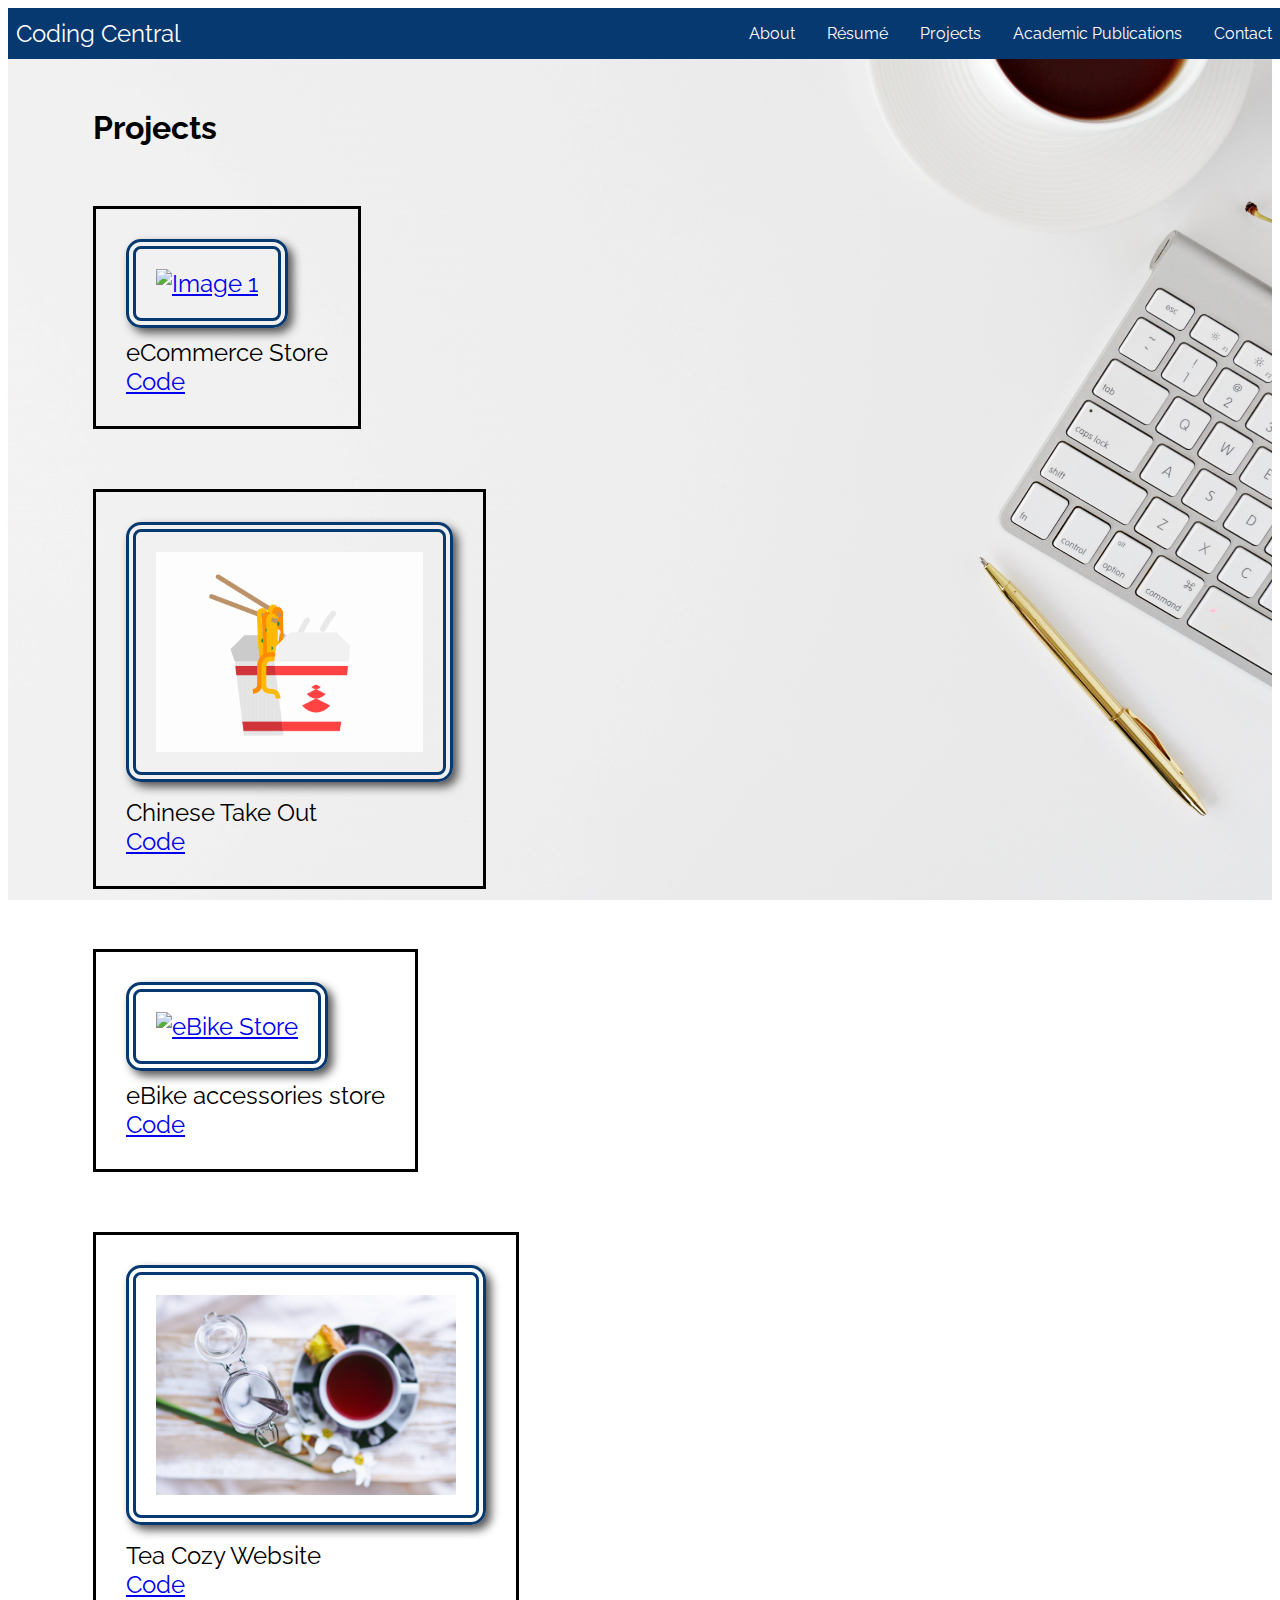
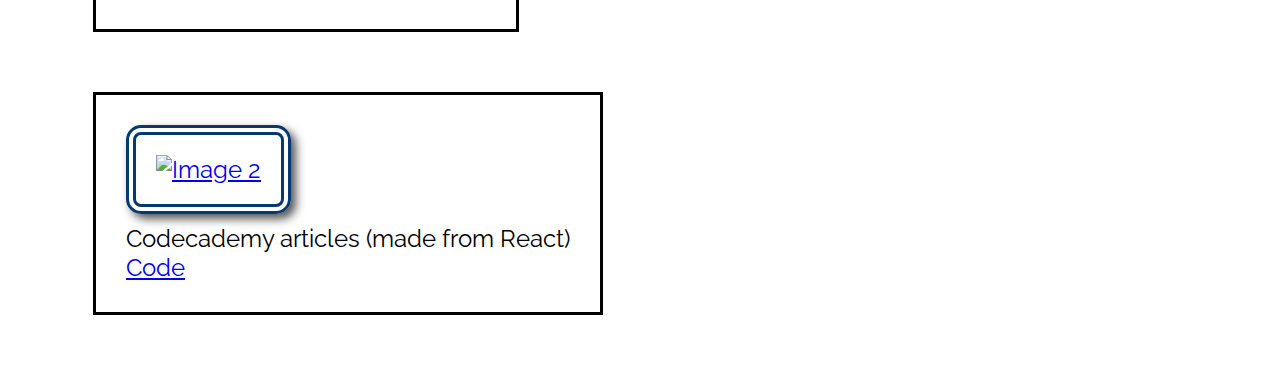
==== index.html @ 0e7a6ad5 "first commit" ====
<!DOCTYPE html>
<html>
    <head>
      <script src="./jquery-3.6.0.min.js"></script>
      <link rel="stylesheet" href="./background_styles.css">
      <link rel="stylesheet" href="./styles.css">
      <link rel="icon" href="./files/inf_code_low.png" type="image/png">
      <script src="./script.js" defer></script>
      <title>Coding Collection</title>
    </head>
    <body>
      <header>
        <!--Navigation bar-->
        <div id="nav-placeholder">

        </div>

        <script>
        $(function(){
        $("#nav-placeholder").load("navbar.html");
        });
        </script>

    <!--end of Navigation bar-->
      </header>
      <meta http-equiv="refresh" content="0; url=./projects.html">


    </body>
</html>
---- background_styles.css ----
@import url('https://fonts.googleapis.com/css?family=Raleway');

* {
    font-family: Raleway;
}
---- styles.css ----
.link:hover {
    caret-color: white;
  }

.navbar {
    position: fixed;
    z-index: 100;
    width: 100%;
    margin: 0;

    display: flex;
    justify-content: space-between;
    align-items: center;
    background-color: #063970;
    color: white;
}
  
main {
    background-image: url("./imgs/background/leone-venter-16x9.jpg");
    background-position: center;
    background-size: cover;
    background-attachment: fixed;
    background-repeat: no-repeat;
    padding: 80px 15px 15px 15px;

    
}

main a {
    font-size: 24px;
  }

label, input {
    margin: 10px;
    padding: 0;
}



.brand-title {
    font-size: 1.5rem;
    margin: .5rem;
}

.navbar-links {
    height: 90%;
}

.navbar-links ul {
    display: flex;
    margin: 0;
    padding: 0;
}

.navbar-links li {
    list-style: none;
}

.navbar-links li a {
    display: block;
    text-decoration: none;
    color: white;
    padding: 1rem;
}

.navbar-links li:hover {
    background-color: #555;
}

.toggle-button {
    position: absolute;
    top: .75rem;
    right: 1rem;
    display: none;
    flex-direction: column;
    justify-content: space-between;
    width: 30px;
    height: 21px;
}

.toggle-button .bar {
    height: 3px;
    width: 100%;
    background-color: white;
    border-radius: 10px;
}

@media (max-width: 800px) {
    .navbar {
        flex-direction: column;
        align-items: flex-start;
    }

    .toggle-button {
        display: flex;
    }

    .navbar-links {
        display: none;
        width: 100%;
    }

    .navbar-links ul {
        width: 100%;
        flex-direction: column;
    }

    .navbar-links ul li {
        text-align: center;
    }

    .navbar-links ul li a {
        padding: .5rem 1rem;
    }

    .navbar-links.active {
        display: flex;
    }
}

  form {
    padding-left: 20px;
  }
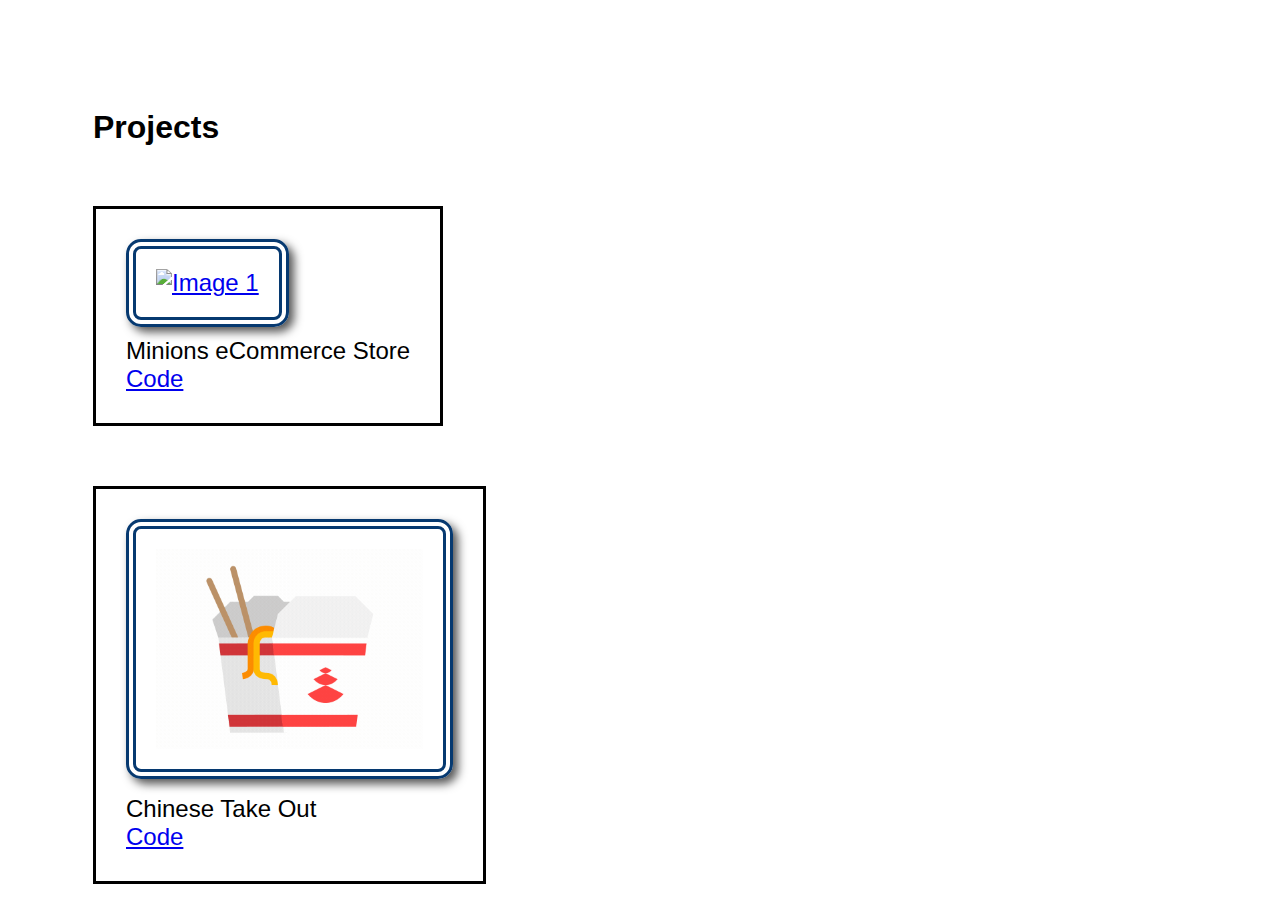
==== commit dd4b7604: "updated link" ====
--- a/index.html
+++ b/index.html
@@ -23,8 +23,23 @@
 
     <!--end of Navigation bar-->
       </header>
+      <main>
       <meta http-equiv="refresh" content="0; url=./projects.html">
+      </main>
 
+      <footer>
+        <!--Navigation bar-->
+        <div id="footer-placeholder">
 
+        </div>
+
+        <script>
+        $(function(){
+        $("#footer-placeholder").load("footer.html");
+        });
+        </script>
+
+    <!--end of Navigation bar-->
+      </footer>
     </body>
 </html>--- a/background_styles.css
+++ b/background_styles.css
@@ -1,6 +1,6 @@
 @import url('https://fonts.googleapis.com/css?family=Raleway');
 
 * {
-    font-family: Raleway;
+    font-family: Arial;
 }
 
--- a/styles.css
+++ b/styles.css
@@ -1,4 +1,3 @@
-
 
 .link:hover {
     caret-color: white;
@@ -122,4 +121,39 @@
 
   form {
     padding-left: 20px;
-  }+  }
+
+ 
+  .main-footer-container {
+    display: flex;
+    align-items: center;
+    justify-content: space-between;
+    background-color: #063970;
+    padding: .25em 0;
+    height: 50px;
+}
+
+.main-footer-container h3 {
+    margin: 0;
+    padding: 0 .5em;
+    color: white;
+}
+
+.main-footer-container ul {
+    list-style: none;
+    margin: 0;
+    padding: 0;
+    display: flex;
+    align-items: center;
+}
+
+
+.footer-nav li {
+    font-family: Arial, Helvetica, sans-serif;
+    padding: 0 .5em;
+}
+
+.footer-nav img {
+    width: 30px;
+    height: 30px;
+}
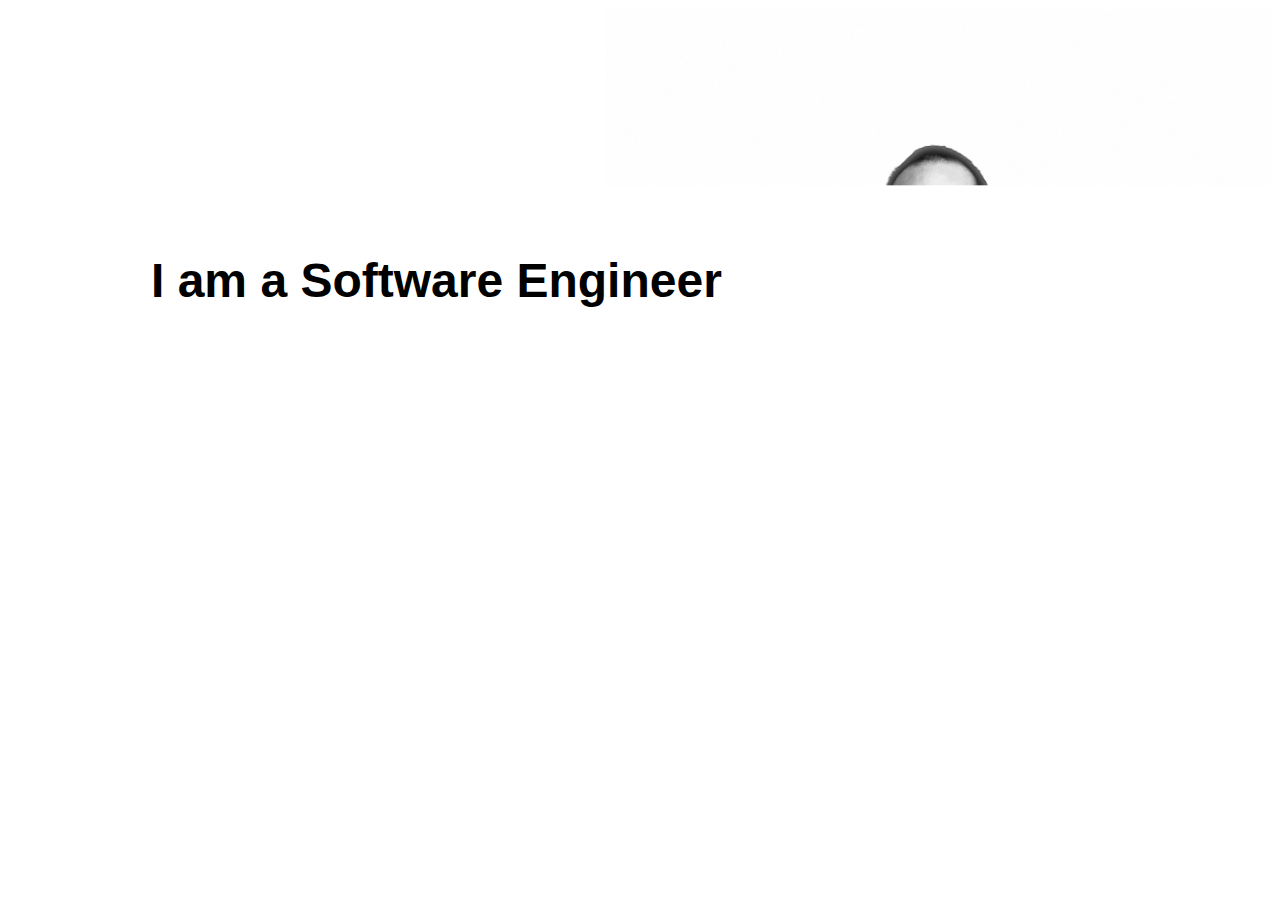
==== commit 6477f782: "updated css" ====
--- a/index.html
+++ b/index.html
@@ -24,7 +24,7 @@
     <!--end of Navigation bar-->
       </header>
       <main>
-      <meta http-equiv="refresh" content="0; url=./projects.html">
+      <meta http-equiv="refresh" content="0; url=./home.html">
       </main>
 
       <footer>
--- a/background_styles.css
+++ b/background_styles.css
@@ -1,6 +1,6 @@
 @import url('https://fonts.googleapis.com/css?family=Raleway');
 
 * {
-    font-family: Arial;
+    font-family: 'Arial'
 }
 
--- a/styles.css
+++ b/styles.css
@@ -1,4 +1,6 @@
-
+* {
+    font-family: 'Arial';
+}
 .link:hover {
     caret-color: white;
   }
@@ -7,28 +9,27 @@
     position: fixed;
     z-index: 100;
     width: 100%;
-    margin: 0;
-
+    margin: -10px;
     display: flex;
     justify-content: space-between;
     align-items: center;
-    background-color: #063970;
+    background-color: white;
     color: white;
+    border-bottom: 5px double gray;
 }
   
 main {
-    background-image: url("./imgs/background/leone-venter-16x9.jpg");
-    background-position: center;
-    background-size: cover;
+    background-image: url("./imgs/background/portrait4.jpg");
+    background-position: right;
+    background-size: contain;
     background-attachment: fixed;
     background-repeat: no-repeat;
     padding: 80px 15px 15px 15px;
-
     
 }
 
 main a {
-    font-size: 24px;
+    font-size: 18px;
   }
 
 label, input {
@@ -37,14 +38,22 @@
 }
 
 
+.brand-title a {
+    font-family: 'Arial';
+    font-size: 1.5rem;
+    margin-left:1.5rem;
+    display: block;
+    text-decoration: none;
+    color: gray;
 
-.brand-title {
-    font-size: 1.5rem;
-    margin: .5rem;
+}
+
+.brand-title a:hover {
+    color: #063970;
 }
 
 .navbar-links {
-    height: 90%;
+    height: 100%;
 }
 
 .navbar-links ul {
@@ -58,32 +67,20 @@
 }
 
 .navbar-links li a {
-    display: block;
+    display:flex;
+    justify-content: space-around;
+    margin-right:3rem;
     text-decoration: none;
-    color: white;
+    color: gray;
     padding: 1rem;
+    
 }
 
-.navbar-links li:hover {
-    background-color: #555;
-}
-
-.toggle-button {
-    position: absolute;
-    top: .75rem;
-    right: 1rem;
-    display: none;
-    flex-direction: column;
-    justify-content: space-between;
-    width: 30px;
-    height: 21px;
-}
-
-.toggle-button .bar {
-    height: 3px;
-    width: 100%;
-    background-color: white;
-    border-radius: 10px;
+.navbar-links li a:hover {
+    color: #063970;
+    transform: scale(1.2); /* increases the size of the image by 20% */
+    /*box-shadow: 1px 1px 2px #063970; *//* increases the shadow size and opacity */
+  
 }
 
 @media (max-width: 800px) {
@@ -141,16 +138,18 @@
 
 .main-footer-container ul {
     list-style: none;
-    margin: 0;
-    padding: 0;
     display: flex;
-    align-items: center;
+    justify-content: center;
+    margin-left:78vw;
 }
 
-
+.main-footer-container {
+    width:110%;
+    margin:-10px;
+}
 .footer-nav li {
-    font-family: Arial, Helvetica, sans-serif;
-    padding: 0 .5em;
+    margin: 20px;
+    
 }
 
 .footer-nav img {
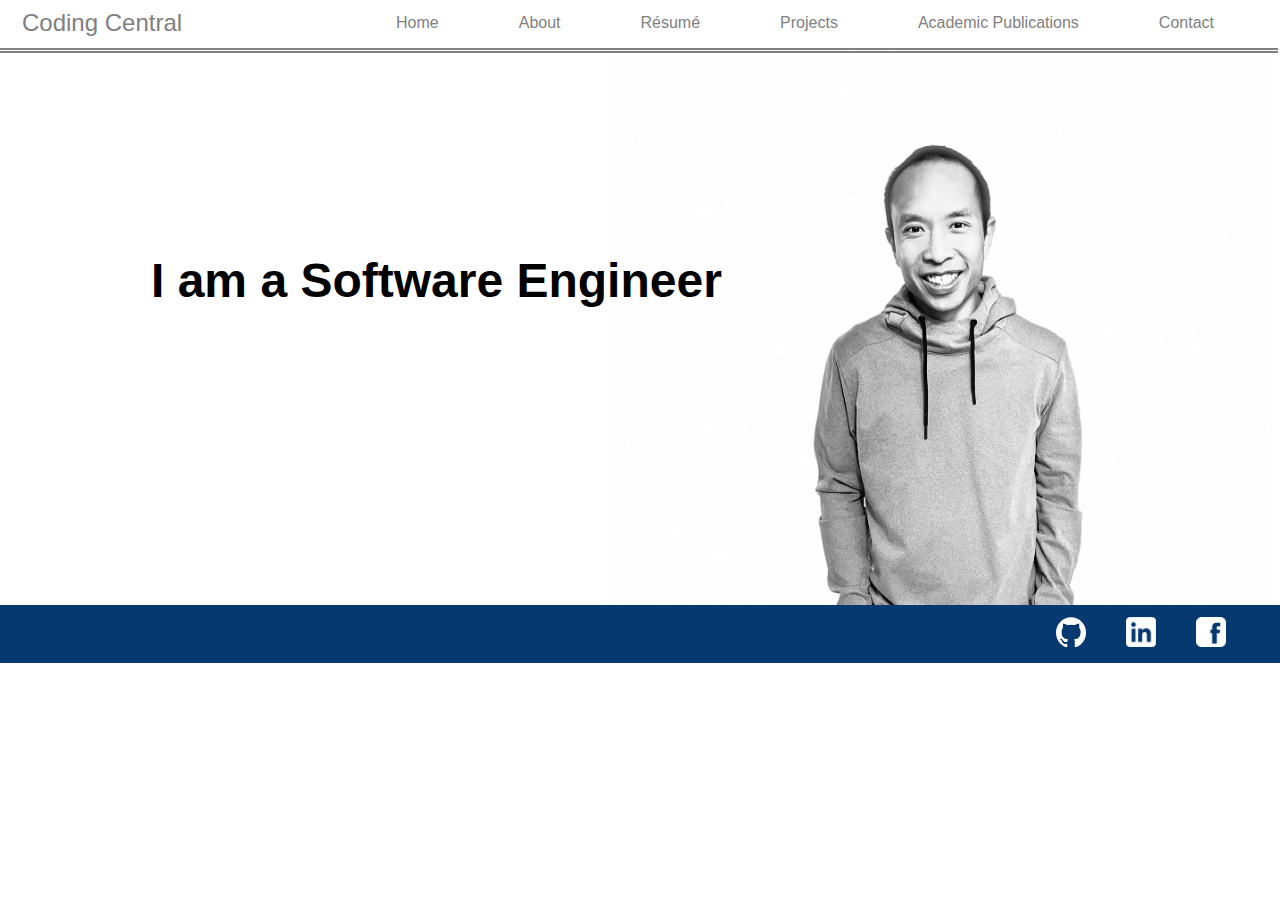
==== commit 4f75bb41: "update" ====
--- a/index.html
+++ b/index.html
@@ -24,7 +24,7 @@
     <!--end of Navigation bar-->
       </header>
       <main>
-      <meta http-equiv="refresh" content="0; url=./home.html">
+      <meta http-equiv="refresh" content="0; url=https://ender1311.github.io/coding_central/home.html">
       </main>
 
       <footer>
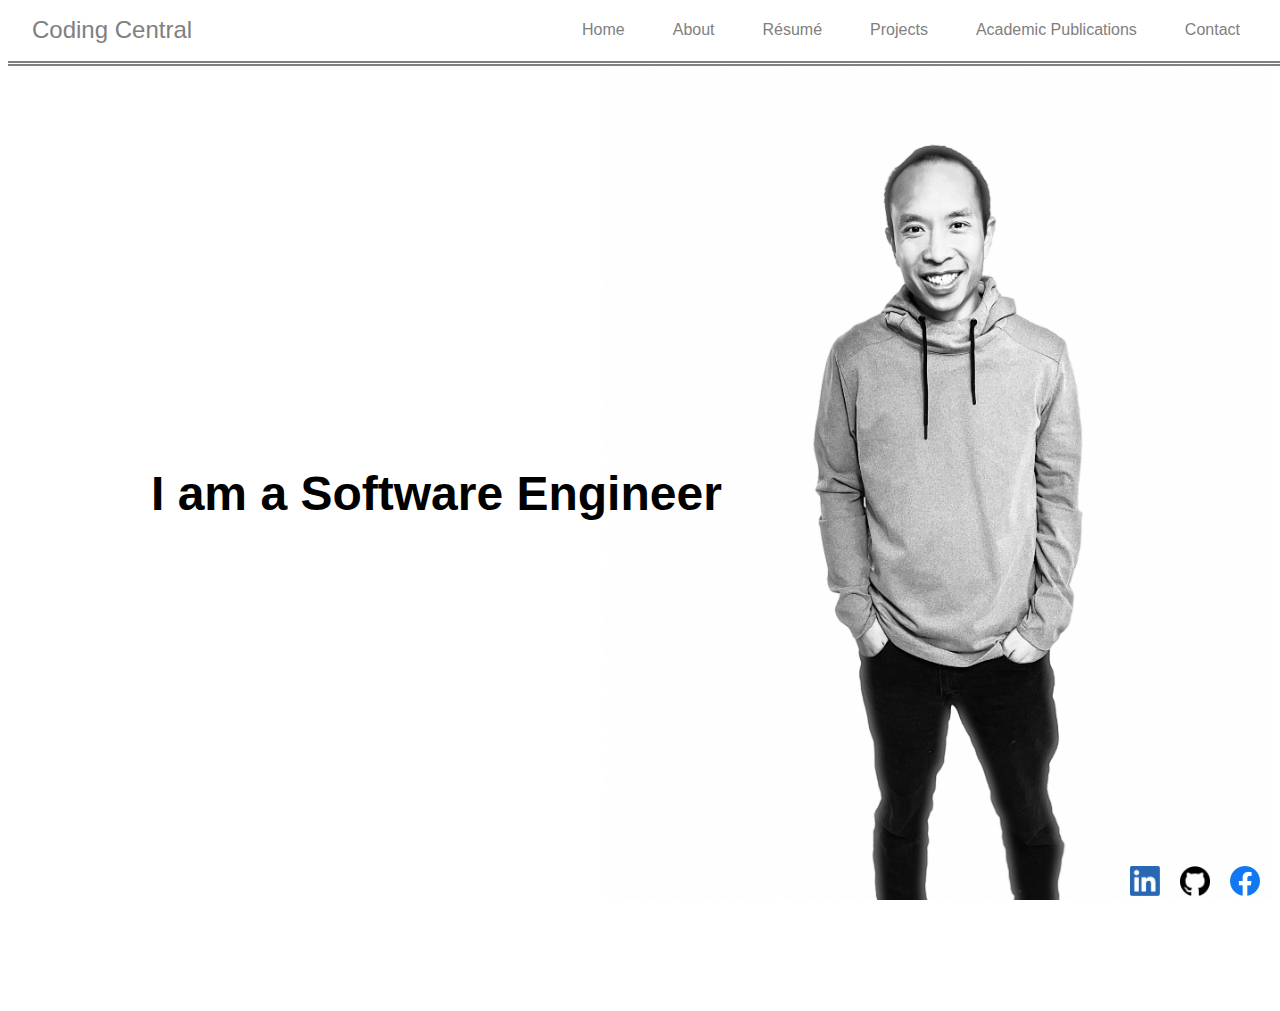
==== commit 9e343d70: "updated css" ====
--- a/index.html
+++ b/index.html
@@ -2,7 +2,7 @@
 <html>
     <head>
       <script src="./jquery-3.6.0.min.js"></script>
-      <link rel="stylesheet" href="./background_styles.css">
+      
       <link rel="stylesheet" href="./styles.css">
       <link rel="icon" href="./files/inf_code_low.png" type="image/png">
       <script src="./script.js" defer></script>
--- a/styles.css
+++ b/styles.css
@@ -1,29 +1,56 @@
 * {
     font-family: 'Arial';
 }
-.link:hover {
-    caret-color: white;
-  }
 
 .navbar {
     position: fixed;
     z-index: 100;
     width: 100%;
-    margin: -10px;
+    height:7vh;
     display: flex;
     justify-content: space-between;
+    flex-direction: row;
+
     align-items: center;
     background-color: white;
     color: white;
     border-bottom: 5px double gray;
+    margin-top:-10px;
+
 }
   
+
+.navbar-links ul {
+    display: flex;
+}
+
+.navbar-links li {
+    list-style: none;
+}
+
+.navbar-links li a {
+
+    margin-right:3rem;
+    text-decoration: none;
+    color: gray;
+
+    
+}
+
+.navbar-links li a:hover {
+    color: #063970;
+    transform: scale(1.2); /* increases the size of the image by 20% */
+    /*box-shadow: 1px 1px 2px #063970; *//* increases the shadow size and opacity */
+  
+}
+
 main {
     background-image: url("./imgs/background/portrait4.jpg");
     background-position: right;
     background-size: contain;
     background-attachment: fixed;
     background-repeat: no-repeat;
+
     padding: 80px 15px 15px 15px;
     
 }
@@ -32,10 +59,7 @@
     font-size: 18px;
   }
 
-label, input {
-    margin: 10px;
-    padding: 0;
-}
+
 
 
 .brand-title a {
@@ -45,43 +69,15 @@
     display: block;
     text-decoration: none;
     color: gray;
-
+    
 }
 
 .brand-title a:hover {
     color: #063970;
 }
 
-.navbar-links {
-    height: 100%;
-}
 
-.navbar-links ul {
-    display: flex;
-    margin: 0;
-    padding: 0;
-}
 
-.navbar-links li {
-    list-style: none;
-}
-
-.navbar-links li a {
-    display:flex;
-    justify-content: space-around;
-    margin-right:3rem;
-    text-decoration: none;
-    color: gray;
-    padding: 1rem;
-    
-}
-
-.navbar-links li a:hover {
-    color: #063970;
-    transform: scale(1.2); /* increases the size of the image by 20% */
-    /*box-shadow: 1px 1px 2px #063970; *//* increases the shadow size and opacity */
-  
-}
 
 @media (max-width: 800px) {
     .navbar {
@@ -122,37 +118,25 @@
 
  
   .main-footer-container {
-    display: flex;
-    align-items: center;
-    justify-content: space-between;
-    background-color: #063970;
-    padding: .25em 0;
+    background-color: transparent;
+    position: fixed;
+    bottom: 0;
+    left: 0;
+    width: 100%;
     height: 50px;
-}
-
-.main-footer-container h3 {
-    margin: 0;
-    padding: 0 .5em;
-    color: white;
 }
 
 .main-footer-container ul {
     list-style: none;
     display: flex;
-    justify-content: center;
-    margin-left:78vw;
+    flex-direction: row;
+    justify-content: flex-end;
+    
 }
 
-.main-footer-container {
-    width:110%;
-    margin:-10px;
-}
-.footer-nav li {
-    margin: 20px;
-    
-}
 
 .footer-nav img {
     width: 30px;
     height: 30px;
+    margin-right: 20px;
 }
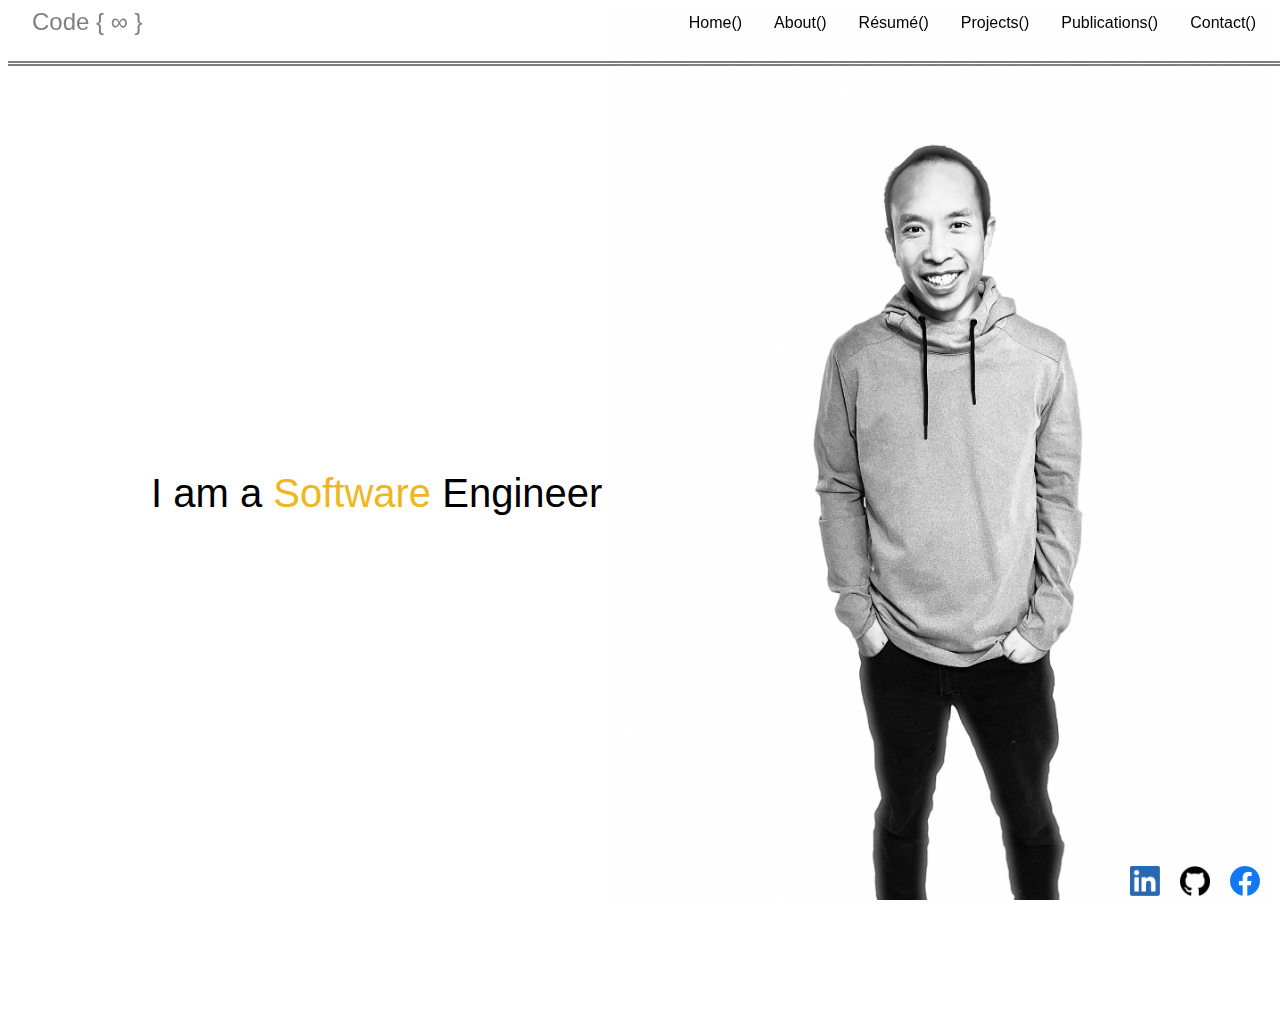
==== commit 4bc05dc3: "updated css" ====
--- a/index.html
+++ b/index.html
@@ -6,7 +6,7 @@
       <link rel="stylesheet" href="./styles.css">
       <link rel="icon" href="./files/inf_code_low.png" type="image/png">
       <script src="./script.js" defer></script>
-      <title>Coding Collection</title>
+      <title>Code &#123; Infinity &#125;</title>
     </head>
     <body>
       <header>
--- a/styles.css
+++ b/styles.css
@@ -1,5 +1,5 @@
 * {
-    font-family: 'Arial';
+    font-family: Arial, Helvetica, sans-serif;
 }
 
 .navbar {
@@ -10,10 +10,8 @@
     display: flex;
     justify-content: space-between;
     flex-direction: row;
+    
 
-    align-items: center;
-    background-color: white;
-    color: white;
     border-bottom: 5px double gray;
     margin-top:-10px;
 
@@ -28,19 +26,25 @@
     list-style: none;
 }
 
+.navbar-links li:hover {
+    transform: scale(1.2); 
+    transition: transform 0.2s ease-in-out;
+}
+
 .navbar-links li a {
 
-    margin-right:3rem;
+    margin-right:2rem;
     text-decoration: none;
-    color: gray;
-
+    color: black;
     
 }
 
 .navbar-links li a:hover {
-    color: #063970;
-    transform: scale(1.2); /* increases the size of the image by 20% */
-    /*box-shadow: 1px 1px 2px #063970; *//* increases the shadow size and opacity */
+    color: #edb722;
+    cursor: pointer;
+    
+    /* increases the size of the image by 20% */
+    /*box-shadow: 1px 1px 2px #063970; dark blue option *//* increases the shadow size and opacity */
   
 }
 
@@ -63,17 +67,19 @@
 
 
 .brand-title a {
-    font-family: 'Arial';
+    font-family: Arial, Helvetica, sans-serif;
     font-size: 1.5rem;
     margin-left:1.5rem;
     display: block;
     text-decoration: none;
     color: gray;
+    margin-top: 10px;
     
 }
 
 .brand-title a:hover {
-    color: #063970;
+    color:#edb722
+    
 }
 
 
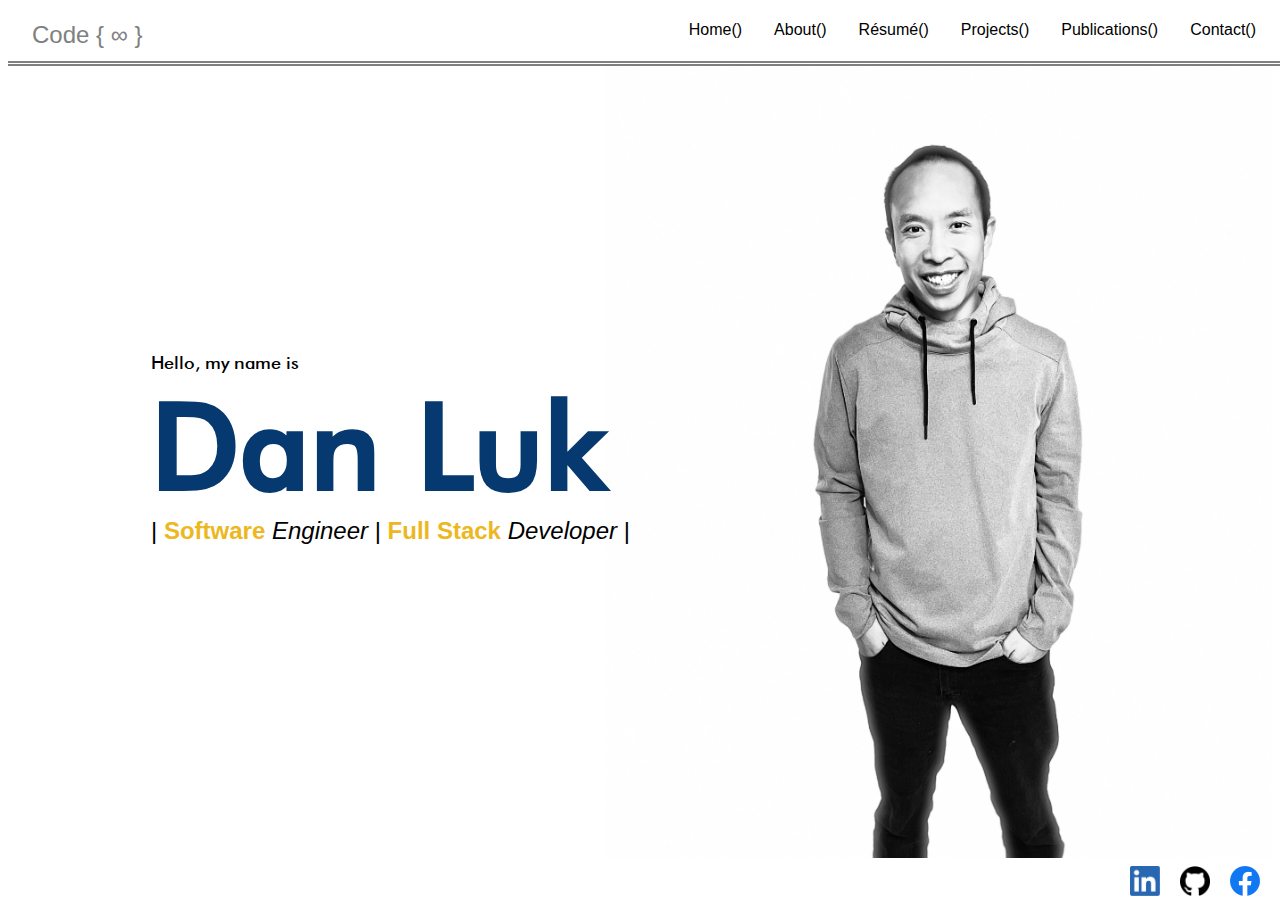
==== commit b1c2f887: "update css" ====
--- a/index.html
+++ b/index.html
@@ -1,12 +1,15 @@
 <!DOCTYPE html>
-<html>
-    <head>
+<html lang="en">
+
+<head>
+  <meta charset="utf-8">
+  <meta name="viewport" content="width=device-width, initial-scale=1.0">
       <script src="./jquery-3.6.0.min.js"></script>
       
       <link rel="stylesheet" href="./styles.css">
       <link rel="icon" href="./files/inf_code_low.png" type="image/png">
       <script src="./script.js" defer></script>
-      <title>Code &#123; Infinity &#125;</title>
+      <title>Dan Luk portfolio</title>
     </head>
     <body>
       <header>
--- a/styles.css
+++ b/styles.css
@@ -1,4 +1,26 @@
-* {
+@font-face {
+    font-family: "Garamond";
+    src: url("./fonts/EB_Garamond/EBGaramond-VariableFont_wght.ttf");
+    
+  }
+  @font-face {
+    font-family: "Garamond";
+    src: url("./fonts/EB_Garamond/EBGaramond-Italic-VariableFont_wght.ttf");
+    
+  }
+  
+  @font-face {
+    font-family: "Bodoni";
+    src: url("./fonts/Bodoni_Moda/BodoniModa-VariableFont_opsz\,wght.ttf");
+  }
+  
+  @font-face {
+    font-family: "Bodoni";
+    src: url("./fonts/Bodoni_Moda/BodoniModa-Italic-VariableFont_opsz\,wght.ttf");
+  }
+
+Body {
+    
     font-family: Arial, Helvetica, sans-serif;
 }
 
@@ -10,8 +32,8 @@
     display: flex;
     justify-content: space-between;
     flex-direction: row;
-    
-
+    align-items: center;
+    background-color: white;
     border-bottom: 5px double gray;
     margin-top:-10px;
 
@@ -27,7 +49,7 @@
 }
 
 .navbar-links li:hover {
-    transform: scale(1.2); 
+    transform: scale(1.3); 
     transition: transform 0.2s ease-in-out;
 }
 
@@ -49,14 +71,10 @@
 }
 
 main {
-    background-image: url("./imgs/background/portrait4.jpg");
-    background-position: right;
-    background-size: contain;
-    background-attachment: fixed;
-    background-repeat: no-repeat;
 
-    padding: 80px 15px 15px 15px;
-    
+
+    padding: 80px 15px 50px 15px;
+    margin-bottom:50px;
 }
 
 main a {
@@ -124,6 +142,9 @@
 
  
   .main-footer-container {
+    display: flex;
+    flex-direction: row;
+    justify-content: space-between;
     background-color: transparent;
     position: fixed;
     bottom: 0;
@@ -131,6 +152,14 @@
     width: 100%;
     height: 50px;
 }
+
+/* .main-footer-container p {
+    font-size: small;
+    display: flex;
+    flex-direction: rows;
+    align-items: baseline;
+    margin-top:20px;
+} */
 
 .main-footer-container ul {
     list-style: none;
